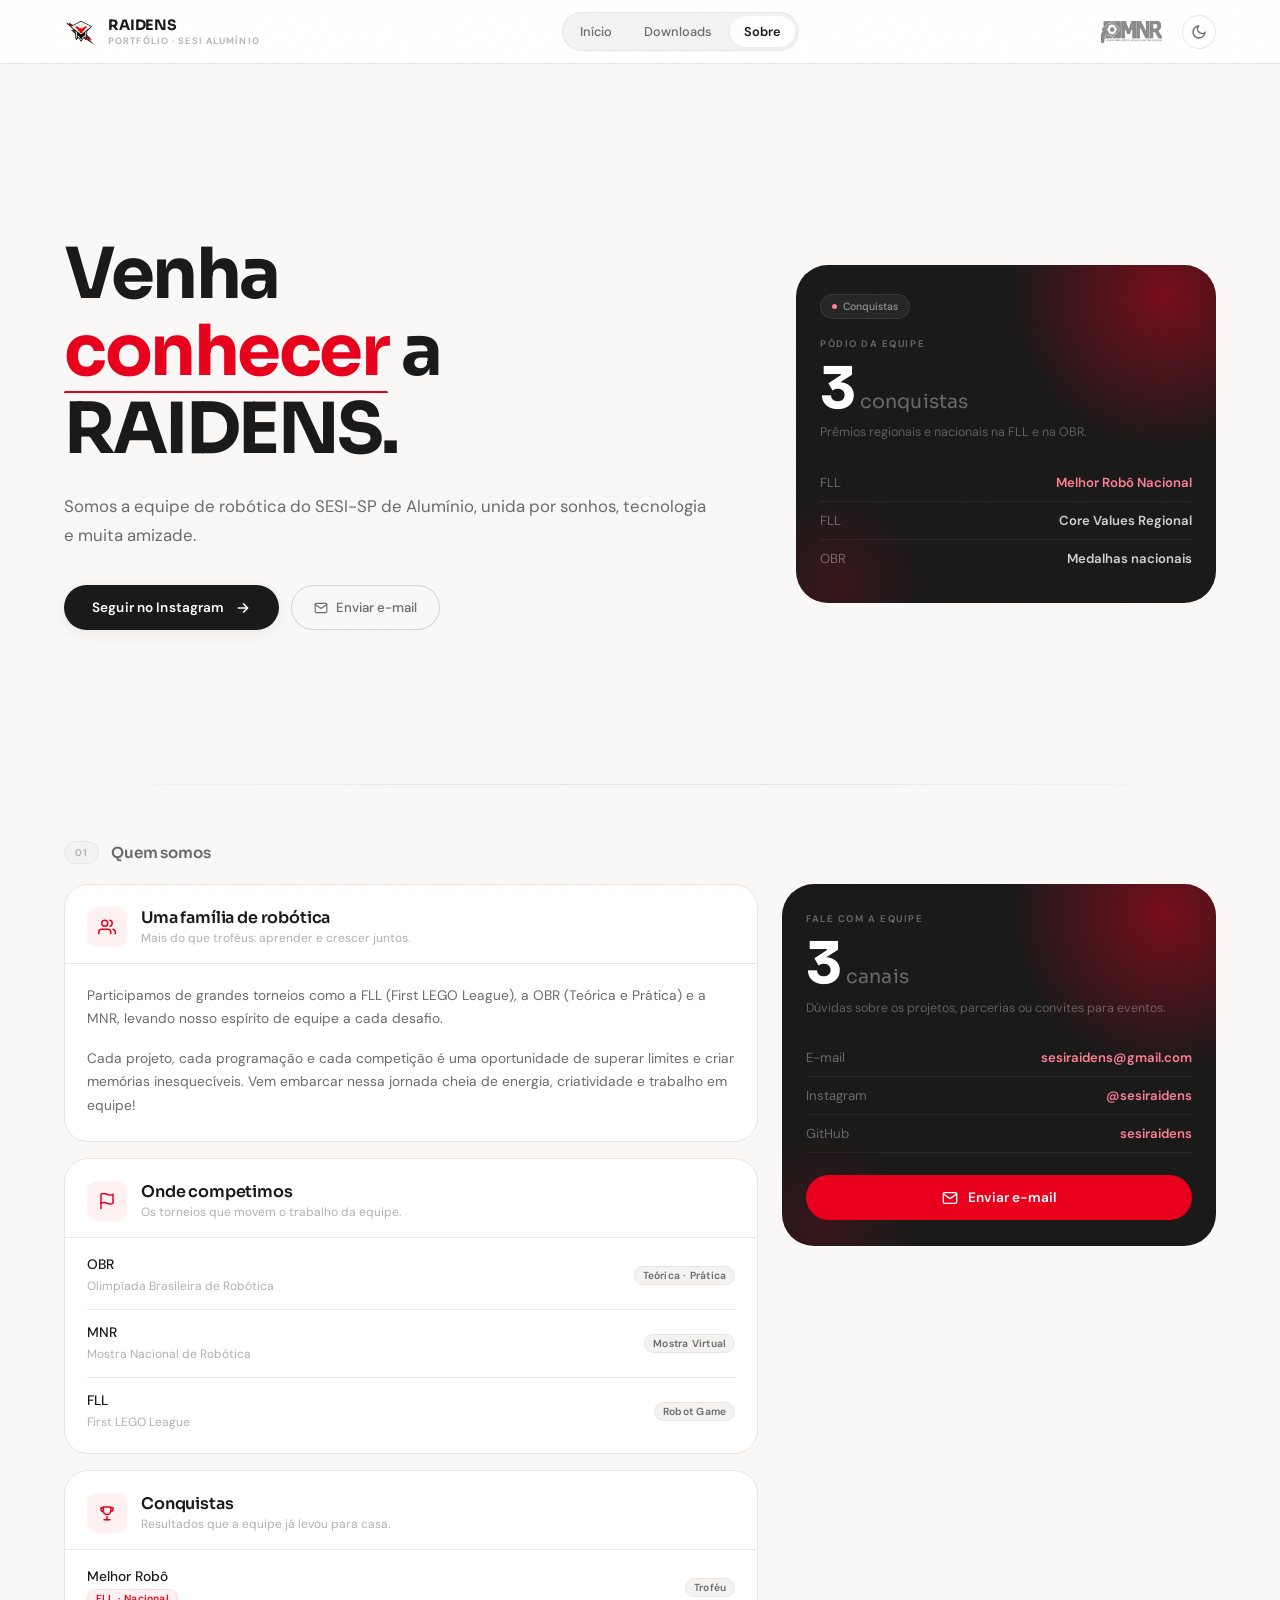
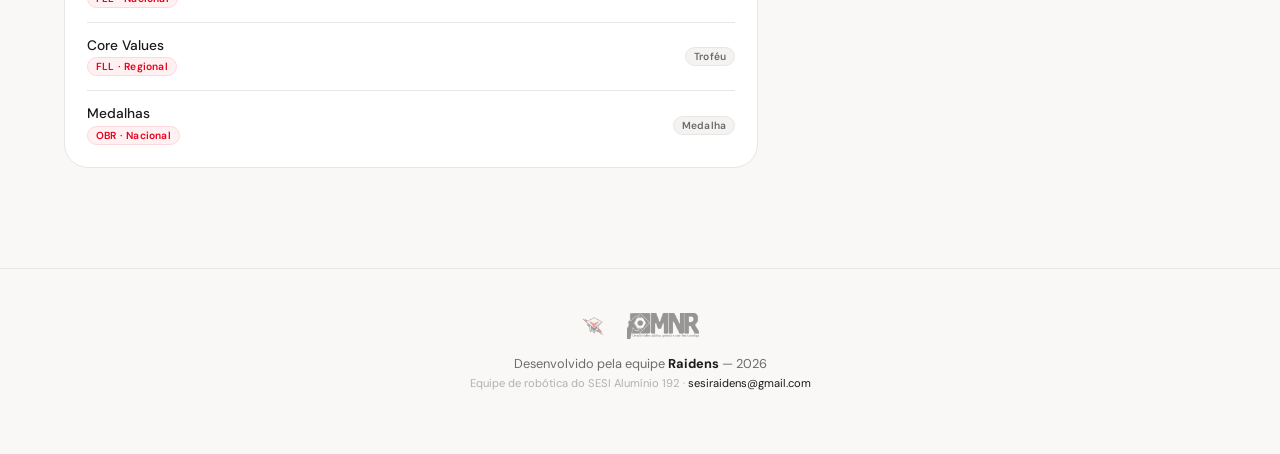
==== sobre/index.html @ b837fe2a "Refazer o portfólio no Design System RAIDENS Substitui o bundle React compilado (sem código-fonte no" ====
<!DOCTYPE html>
<html lang="pt-BR" data-theme="light">
<head>
<meta charset="utf-8">
<meta name="viewport" content="width=device-width, initial-scale=1.0">
<title>Raidens | Portfólio | Sobre</title>
<meta name="description" content="Conheça a RAIDENS, equipe de robótica do SESI-SP de Alumínio, e as competições e conquistas da equipe.">
<meta name="author" content="Equipe RAIDENS · SESI Alumínio 192">
<meta property="og:title" content="Raidens | Portfólio | Sobre">
<meta property="og:description" content="Conheça a RAIDENS, equipe de robótica do SESI-SP de Alumínio, e as competições e conquistas da equipe.">
<meta property="og:type" content="website">
<meta property="og:image" content="https://sesiraidens.github.io/portifolio/assets/logo_color.png">
<meta name="theme-color" content="#FAF8F7">
<!-- Logo oficial OBRIGATÓRIO — https://sesiraidens.github.io/portifolio/assets/logo_color-aNRVU26Y.png -->
<link rel="icon" type="image/png" href="../assets/logo_color.png">
<link rel="apple-touch-icon" href="../assets/logo_color.png">
<script>(function(){var t=null;try{t=localStorage.getItem('theme');}catch(e){}document.documentElement.setAttribute('data-theme',t||(matchMedia('(prefers-color-scheme: dark)').matches?'dark':'light'));})();</script>
<link rel="preconnect" href="https://fonts.googleapis.com">
<link rel="preconnect" href="https://fonts.gstatic.com" crossorigin>
<link href="https://fonts.googleapis.com/css2?family=DM+Sans:opsz,wght@9..40,300;9..40,400;9..40,500;9..40,600;9..40,700&family=Sora:wght@400;500;600;700;800&display=swap" rel="stylesheet">
<link rel="stylesheet" href="../assets/raidens.css">
</head>
<body>
<div class="progress-track"><div class="progress-fill" id="progressFill"></div></div>

<header class="topbar" id="topbar">
  <div class="topbar-inner">
    <a class="brand" href="../">
      <img class="brand-logo" src="../assets/logo_color.png" alt="Raidens" width="34" height="34">
      <div class="brand-text">
        <span class="brand-name">RAIDENS</span>
        <span class="brand-sub">Portfólio · SESI Alumínio</span>
      </div>
    </a>
    <nav class="nav" aria-label="Navegação principal"><a href="../">Início</a><a href="../download/">Downloads</a><a href="../sobre/" aria-current="page">Sobre</a></nav>
    <div class="topbar-right">
      <img class="partner-logo" src="../assets/mnr_logo--ywFz8QQ.png" alt="MNR">
      <button class="theme-btn" id="themeBtn" aria-label="Alternar tema"></button>
    </div>
  </div>
</header>

<section class="hero">
  <div>
    <h1>
      <span class="line"><span>Venha</span></span>
      <span class="line"><span><span class="accent-word">conhecer</span> a</span></span>
      <span class="line"><span>RAIDENS.</span></span>
    </h1>
    <p class="lede reveal delay-1">Somos a equipe de robótica do SESI-SP de Alumínio, unida por sonhos, tecnologia e muita amizade.</p>
    <div class="hero-cta reveal delay-2">
      <a class="btn-primary" href="https://www.instagram.com/sesiraidens/" target="_blank" rel="noopener">Seguir no Instagram <svg width="16" height="16" viewBox="0 0 24 24" fill="none" stroke="currentColor" stroke-width="2.5" stroke-linecap="round" stroke-linejoin="round"><path d="M5 12h14M13 6l6 6-6 6"/></svg></a>
      <a class="btn-ghost" href="mailto:sesiraidens@gmail.com"><svg viewBox="0 0 24 24" fill="none" stroke="currentColor" stroke-width="2" stroke-linecap="round" stroke-linejoin="round"><path d="M4 4h16c1.1 0 2 .9 2 2v12c0 1.1-.9 2-2 2H4c-1.1 0-2-.9-2-2V6c0-1.1.9-2 2-2z"/><path d="M22 6l-10 7L2 6"/></svg>Enviar e-mail</a>
    </div>
  </div>
  <div class="hero-visual reveal delay-3" aria-hidden="true">
    <div class="summary-card">
      <div class="hero-badge"><span class="dot"></span>Conquistas</div>
      <div class="sum-eyebrow">Pódio da equipe</div>
      <div class="sum-total"><span>3</span><span class="unit">conquistas</span></div>
      <div class="sum-desc">Prêmios regionais e nacionais na FLL e na OBR.</div>
      <div class="br-row hl"><span class="lbl">FLL</span><span class="val">Melhor Robô Nacional</span></div>
      <div class="br-row"><span class="lbl">FLL</span><span class="val">Core Values Regional</span></div>
      <div class="br-row"><span class="lbl">OBR</span><span class="val">Medalhas nacionais</span></div>
    </div>
  </div>
</section>

<div class="container"><div class="divider-line"></div></div>

<div class="section-label"><span class="sl-num">01</span><h2>Quem somos</h2></div>
<main class="layout with-aside">
  <div class="stack">
    <article class="section-card reveal">
      <div class="card-header">
        <div class="card-icon"><svg viewBox="0 0 24 24" fill="none" stroke="currentColor" stroke-width="2" stroke-linecap="round" stroke-linejoin="round"><path d="M17 21v-2a4 4 0 0 0-4-4H5a4 4 0 0 0-4 4v2"/><circle cx="9" cy="7" r="4"/><path d="M23 21v-2a4 4 0 0 0-3-3.87"/><path d="M16 3.13a4 4 0 0 1 0 7.75"/></svg></div>
        <div><div class="card-title">Uma família de robótica</div><div class="card-sub">Mais do que troféus: aprender e crescer juntos.</div></div>
      </div>
      <div class="card-body">
        <p class="card-text">Participamos de grandes torneios como a FLL (First LEGO League), a OBR (Teórica e Prática) e a MNR, levando nosso espírito de equipe a cada desafio.</p>
        <p class="card-text">Cada projeto, cada programação e cada competição é uma oportunidade de superar limites e criar memórias inesquecíveis. Vem embarcar nessa jornada cheia de energia, criatividade e trabalho em equipe!</p>
      </div>
    </article>

    <article class="section-card reveal delay-1">
      <div class="card-header">
        <div class="card-icon"><svg viewBox="0 0 24 24" fill="none" stroke="currentColor" stroke-width="2" stroke-linecap="round" stroke-linejoin="round"><path d="M4 15s1-1 4-1 5 2 8 2 4-1 4-1V3s-1 1-4 1-5-2-8-2-4 1-4 1z"/><path d="M4 22v-7"/></svg></div>
        <div><div class="card-title">Onde competimos</div><div class="card-sub">Os torneios que movem o trabalho da equipe.</div></div>
      </div>
      <div class="card-body">
        <div class="field"><div><span class="field-name">OBR</span><span class="field-meta">Olimpíada Brasileira de Robótica</span></div><span class="tag">Teórica · Prática</span></div>
        <div class="field"><div><span class="field-name">MNR</span><span class="field-meta">Mostra Nacional de Robótica</span></div><span class="tag">Mostra Virtual</span></div>
        <div class="field"><div><span class="field-name">FLL</span><span class="field-meta">First LEGO League</span></div><span class="tag">Robot Game</span></div>
      </div>
    </article>

    <article class="section-card reveal delay-2">
      <div class="card-header">
        <div class="card-icon"><svg viewBox="0 0 24 24" fill="none" stroke="currentColor" stroke-width="2" stroke-linecap="round" stroke-linejoin="round"><path d="M8 21h8"/><path d="M12 17v4"/><path d="M7 4h10v5a5 5 0 0 1-10 0z"/><path d="M17 5h3v2a3 3 0 0 1-3 3"/><path d="M7 5H4v2a3 3 0 0 0 3 3"/></svg></div>
        <div><div class="card-title">Conquistas</div><div class="card-sub">Resultados que a equipe já levou para casa.</div></div>
      </div>
      <div class="card-body">
        <div class="field"><div><span class="field-name">Melhor Robô</span><span class="pts">FLL · Nacional</span></div><span class="tag">Troféu</span></div>
        <div class="field"><div><span class="field-name">Core Values</span><span class="pts">FLL · Regional</span></div><span class="tag">Troféu</span></div>
        <div class="field"><div><span class="field-name">Medalhas</span><span class="pts">OBR · Nacional</span></div><span class="tag">Medalha</span></div>
      </div>
    </article>
  </div>

  <aside class="aside reveal delay-1">
    <div class="summary-card">
      <div class="sum-eyebrow">Fale com a equipe</div>
      <div class="sum-total"><span>3</span><span class="unit">canais</span></div>
      <div class="sum-desc">Dúvidas sobre os projetos, parcerias ou convites para eventos.</div>
      <div class="br-row hl"><span class="lbl">E-mail</span><span class="val"><a href="mailto:sesiraidens@gmail.com">sesiraidens@gmail.com</a></span></div>
      <div class="br-row"><span class="lbl">Instagram</span><span class="val"><a href="https://www.instagram.com/sesiraidens/" target="_blank" rel="noopener">@sesiraidens</a></span></div>
      <div class="br-row"><span class="lbl">GitHub</span><span class="val"><a href="https://github.com/sesiraidens" target="_blank" rel="noopener">sesiraidens</a></span></div>
      <a class="btn-accent" href="mailto:sesiraidens@gmail.com"><svg width="16" height="16" viewBox="0 0 24 24" fill="none" stroke="currentColor" stroke-width="2" stroke-linecap="round" stroke-linejoin="round"><path d="M4 4h16c1.1 0 2 .9 2 2v12c0 1.1-.9 2-2 2H4c-1.1 0-2-.9-2-2V6c0-1.1.9-2 2-2z"/><path d="M22 6l-10 7L2 6"/></svg>Enviar e-mail</a>
    </div>
  </aside>
</main>
<div class="page-end"></div>

<footer>
  <div class="foot-logos">
    <img src="../assets/logo_color.png" alt="Raidens">
    <img class="partner" src="../assets/mnr_logo--ywFz8QQ.png" alt="MNR">
  </div>
  <p>Desenvolvido pela equipe <a href="https://www.instagram.com/sesiraidens/" target="_blank" rel="noopener"><strong>Raidens</strong></a> — 2026</p>
  <p class="small">Equipe de robótica do SESI Alumínio 192 · <a href="mailto:sesiraidens@gmail.com">sesiraidens@gmail.com</a></p>
</footer>

<script src="../assets/raidens.js"></script>
</body>
</html>
---- assets/raidens.css ----
/* RAIDENS Design System v1.0 — base compartilhada do portfólio */

/* ═══ TOKENS ═══ */
:root{
  --bg:#FFFFFF; --bg-warm:#FAF8F7; --bg-subtle:#F5F3F2; --paper:#FFFFFF;
  --ink:#1A1A1A; --ink-soft:#6B6B6B; --ink-faint:#B0B0B0;
  --accent:#E8001C; --accent-deep:#C40016; --accent-light:#FF1A36;
  --accent-soft:#FFF0F2; --accent-mid:#FFD6DB;
  --accent-glow:rgba(232,0,28,.08); --accent-beam:rgba(232,0,28,.05);
  --line:#E8E6E4; --line-strong:#D4D2D0;
  --surface-dark:#1A1A1A; --mobile-bar-bg:rgba(26,26,26,.95);
  --btn-primary-bg:#1A1A1A; --btn-primary-hover:var(--accent); --btn-primary-text:#FFFFFF;
  --topbar-bg:rgba(255,255,255,.88); --partner-opacity:.45;
  --radius-sm:8px; --radius-md:16px; --radius-lg:24px; --radius-xl:32px;
  --font-display:'Sora',sans-serif; --font-body:'DM Sans',sans-serif;
  --ease:cubic-bezier(.22,1,.36,1); --ease-spring:cubic-bezier(.34,1.56,.64,1); --ease-out:cubic-bezier(0,.55,.45,1);
  --shadow-sm:0 1px 3px rgba(0,0,0,.04); --shadow-md:0 4px 16px rgba(0,0,0,.06); --shadow-lg:0 8px 32px rgba(0,0,0,.08);
  color-scheme:light;
}
[data-theme="dark"]{
  --bg:#0A0A0A; --bg-warm:#111111; --bg-subtle:#191919; --paper:#1C1C1C;
  --ink:#E8E8E8; --ink-soft:#999999; --ink-faint:#666666;
  --accent:#FF1A36; --accent-deep:#E8001C; --accent-light:#FF4460;
  --accent-soft:#2A080C; --accent-mid:#3D1218;
  --accent-glow:rgba(255,26,54,.12); --accent-beam:rgba(255,26,54,.08);
  --line:#282828; --line-strong:#383838;
  --surface-dark:#060606; --mobile-bar-bg:rgba(6,6,6,.95);
  --btn-primary-bg:var(--accent); --btn-primary-hover:var(--accent-deep);
  --topbar-bg:rgba(10,10,10,.88); --partner-opacity:.65;
  --shadow-sm:0 1px 3px rgba(0,0,0,.3); --shadow-md:0 4px 16px rgba(0,0,0,.4); --shadow-lg:0 8px 32px rgba(0,0,0,.5);
  color-scheme:dark;
}

/* ═══ BASE ═══ */
*{ box-sizing:border-box; margin:0; padding:0; }
html{ scroll-behavior:smooth; }
body{ font-family:var(--font-body); background:var(--bg-warm); color:var(--ink); -webkit-font-smoothing:antialiased; overflow-x:hidden;
  transition:background .35s var(--ease), color .35s var(--ease); }
::selection{ background:var(--accent); color:#fff; }
::-webkit-scrollbar{ width:5px; }
::-webkit-scrollbar-thumb{ background:var(--line-strong); border-radius:999px; }
img{ max-width:100%; display:block; }
a{ color:inherit; }
button{ font-family:inherit; cursor:pointer; }
:focus-visible{ outline:none; box-shadow:0 0 0 3px var(--accent-glow); border-color:var(--accent); }
body::after{ content:''; position:fixed; inset:0; pointer-events:none; z-index:99; opacity:.012;
  background-image:url("data:image/svg+xml,%3Csvg xmlns='http://www.w3.org/2000/svg' width='200' height='200'%3E%3Cfilter id='n'%3E%3CfeTurbulence type='fractalNoise' baseFrequency='0.85' numOctaves='3' stitchTiles='stitch'/%3E%3C/filter%3E%3Crect width='100%25' height='100%25' filter='url(%23n)'/%3E%3C/svg%3E"); }
.container{ max-width:1200px; margin:0 auto; padding:0 24px; }
.sr-only{ position:absolute; width:1px; height:1px; overflow:hidden; clip:rect(0 0 0 0); white-space:nowrap; }

/* ═══ REVEAL ═══ */
.reveal{ opacity:0; transform:translateY(30px); transition:opacity .7s var(--ease), transform .7s var(--ease); }
.reveal.is-visible{ opacity:1; transform:none; }
.delay-1{ transition-delay:.1s; } .delay-2{ transition-delay:.2s; } .delay-3{ transition-delay:.3s; } .delay-4{ transition-delay:.4s; }
.hero h1 .line{ display:block; overflow:hidden; padding-bottom:.06em; }
.hero h1 .line > span{ display:inline-block; transform:translateY(100%); transition:transform .7s var(--ease); }
.hero.is-ready h1 .line > span{ transform:none; }
.hero.is-ready h1 .line:nth-child(1) > span{ transition-delay:.3s; }
.hero.is-ready h1 .line:nth-child(2) > span{ transition-delay:.4s; }
.hero.is-ready h1 .line:nth-child(3) > span{ transition-delay:.5s; }
.accent-word{ color:var(--accent); position:relative; white-space:nowrap; }
.accent-word::after{ content:''; position:absolute; left:0; right:0; bottom:.02em; height:3px; border-radius:999px; background:var(--accent);
  transform:scaleX(0); transform-origin:left; transition:transform .7s var(--ease) 1.1s; }
.hero.is-ready .accent-word::after{ transform:scaleX(1); }

/* ═══ PROGRESS ═══ */
.progress-track{ position:fixed; top:0; left:0; right:0; height:2px; z-index:100; }
.progress-fill{ height:100%; width:0; background:var(--accent); transition:width .1s linear; }

/* ═══ TOPBAR ═══ */
.topbar{ position:sticky; top:0; z-index:50; background:var(--topbar-bg); backdrop-filter:blur(20px) saturate(1.3); -webkit-backdrop-filter:blur(20px) saturate(1.3); border-bottom:1px solid var(--line); transition:box-shadow .3s var(--ease), background .35s var(--ease), border-color .35s var(--ease); }
.topbar.scrolled{ box-shadow:var(--shadow-sm); }
.topbar-inner{ max-width:1200px; margin:0 auto; padding:12px 24px; display:flex; align-items:center; justify-content:space-between; gap:16px; }
.brand{ display:flex; align-items:center; gap:10px; text-decoration:none; }
.brand-logo{ height:34px; width:34px; border-radius:8px; object-fit:contain; transition:transform .4s var(--ease-spring); }
.brand:hover .brand-logo{ transform:rotate(-6deg) scale(1.05); }
.brand-text{ display:flex; flex-direction:column; gap:1px; }
.brand-name{ font-family:var(--font-display); font-weight:700; font-size:.9rem; color:var(--ink); letter-spacing:-.01em; }
.brand-sub{ font-size:.58rem; font-weight:600; letter-spacing:.12em; text-transform:uppercase; color:var(--ink-faint); }
.topbar-right{ display:flex; align-items:center; gap:20px; }
.nav{ display:flex; align-items:center; gap:4px; padding:3px; border-radius:999px; background:var(--bg-subtle); border:1px solid var(--line); }
.nav a{ text-decoration:none; font-size:.8rem; font-weight:500; color:var(--ink-soft); padding:7px 14px; border-radius:999px; transition:all .25s var(--ease); white-space:nowrap; }
.nav a:hover{ color:var(--ink); background:var(--paper); }
.nav a[aria-current="page"]{ color:var(--ink); background:var(--paper); box-shadow:var(--shadow-sm); font-weight:600; }
.theme-btn{ display:flex; align-items:center; justify-content:center; width:34px; height:34px; flex-shrink:0; border-radius:50%; border:1px solid var(--line); background:var(--paper); color:var(--ink-soft); transition:all .3s var(--ease); }
.theme-btn:hover{ border-color:var(--ink-soft); color:var(--ink); background:var(--bg-subtle); }
.theme-btn svg{ transition:transform .4s var(--ease-spring); }
.theme-btn:hover svg{ transform:rotate(30deg); }
.partner-logo{ height:22px; width:auto; opacity:var(--partner-opacity); }
/* Logo da MNR é branco: no tema claro vira tinta para continuar legível */
[data-theme="light"] .partner-logo, [data-theme="light"] .foot-logos img.partner{ filter:invert(1); }

/* ═══ HERO ═══ */
.hero{ max-width:1200px; margin:0 auto; padding:100px 24px 60px; display:grid; grid-template-columns:1fr; }
@media(min-width:1024px){ .hero{ grid-template-columns:1fr 420px; align-items:center; gap:60px; min-height:80vh; padding:80px 24px 60px; } }
.hero h1{ font-family:var(--font-display); font-weight:700; font-size:clamp(2.4rem,5.5vw,4.5rem); line-height:1.04; letter-spacing:-.035em; margin-bottom:22px; }
.lede{ font-size:clamp(.9rem,1.5vw,1.05rem); color:var(--ink-soft); line-height:1.7; margin-bottom:36px; max-width:54ch; }
.hero-cta{ display:flex; flex-wrap:wrap; gap:12px; }
.hero-visual{ display:none; }
@media(min-width:1024px){ .hero-visual{ display:block; } }

/* ═══ BUTTONS ═══ */
.btn-primary{ display:inline-flex; align-items:center; gap:10px; background:var(--btn-primary-bg); color:var(--btn-primary-text); border:none; padding:14px 28px; border-radius:999px; font-weight:600; font-size:.85rem; letter-spacing:.01em; box-shadow:var(--shadow-md); text-decoration:none;
  transition:background .3s var(--ease), transform .3s var(--ease-spring), box-shadow .3s var(--ease); }
.btn-primary:hover{ background:var(--btn-primary-hover); transform:translateY(-2px); box-shadow:0 8px 24px rgba(232,0,28,.25); }
.btn-primary:active{ transform:scale(.98); }
.btn-primary svg{ transition:transform .25s var(--ease); flex-shrink:0; }
.btn-primary:hover svg{ transform:translateX(4px); }
.btn-ghost{ display:inline-flex; align-items:center; gap:8px; background:transparent; color:var(--ink-soft); border:1px solid var(--line-strong); padding:13px 22px; border-radius:999px; font-weight:500; font-size:.83rem; text-decoration:none; transition:all .25s var(--ease); }
.btn-ghost:hover{ border-color:var(--ink-soft); color:var(--ink); background:var(--paper); }
.btn-ghost svg{ width:14px; height:14px; flex-shrink:0; }
.btn-control{ display:inline-flex; align-items:center; gap:8px; background:var(--paper); color:var(--ink-soft); border:1px solid var(--line-strong); padding:11px 22px; border-radius:999px; font-weight:600; font-size:.82rem; text-decoration:none; transition:all .25s var(--ease); }
.btn-control:hover{ border-color:var(--ink); color:var(--ink); transform:translateY(-1px); }
.btn-control svg{ width:16px; height:16px; flex-shrink:0; }
.btn-control.primary{ background:var(--btn-primary-bg); color:var(--btn-primary-text); border-color:transparent; }
.btn-control.primary:hover{ background:var(--btn-primary-hover); }
.btn-accent{ display:inline-flex; align-items:center; justify-content:center; gap:10px; width:100%; background:var(--accent); color:#fff; border:none; padding:14px 24px; border-radius:999px; font-weight:600; font-size:.85rem; text-decoration:none; transition:background .3s var(--ease), transform .3s var(--ease-spring), box-shadow .3s var(--ease); }
.btn-accent:hover{ background:var(--accent-deep); transform:translateY(-2px); box-shadow:0 8px 24px rgba(232,0,28,.25); }
.btn-accent:active{ transform:scale(.98); }
.btn-accent svg{ transition:transform .25s var(--ease); }
.btn-accent:hover svg{ transform:translateY(2px); }

/* ═══ SECTION LABEL ═══ */
.divider-line{ height:1px; background:linear-gradient(90deg,transparent,var(--line),var(--line),transparent); }
.section-label{ max-width:1200px; margin:0 auto; padding:56px 24px 20px; display:flex; align-items:center; gap:12px; }
.sl-num{ font-size:.62rem; font-weight:600; letter-spacing:.1em; text-transform:uppercase; color:var(--ink-faint); background:var(--bg-subtle); border:1px solid var(--line); padding:4px 10px; border-radius:999px; }
.section-label h2{ font-family:var(--font-display); font-weight:600; font-size:.95rem; letter-spacing:-.01em; color:var(--ink-soft); }

/* ═══ LAYOUT ═══ */
.layout{ max-width:1200px; margin:0 auto; padding:0 24px 40px; display:grid; gap:16px; }
.stack{ display:flex; flex-direction:column; gap:16px; }
@media(min-width:1024px){ .layout.with-aside{ grid-template-columns:1.6fr 1fr; align-items:start; gap:24px; }
  .aside{ position:sticky; top:90px; } }
.grid-3{ display:grid; gap:16px; grid-template-columns:1fr; }
@media(min-width:680px){ .grid-3{ grid-template-columns:repeat(2,1fr); } }
@media(min-width:1024px){ .grid-3{ grid-template-columns:repeat(3,1fr); gap:24px; } }
.page-end{ height:60px; }

/* ═══ CARD ═══ */
.section-card{ background:var(--paper); border:1px solid var(--line); border-radius:var(--radius-lg); overflow:hidden; position:relative;
  transition:border-color .3s var(--ease), box-shadow .4s var(--ease), transform .3s var(--ease), background .35s var(--ease); }
.section-card:hover{ border-color:var(--line-strong); box-shadow:var(--shadow-lg); transform:translateY(-2px); }
.section-card::before{ content:''; position:absolute; top:0; left:0; right:0; height:2px; background:var(--accent); transform:scaleX(0); transform-origin:left; transition:transform .5s var(--ease); z-index:2; }
.section-card:hover::before{ transform:scaleX(1); }
.card-header{ display:flex; align-items:center; gap:14px; padding:22px 22px 16px; border-bottom:1px solid var(--line); }
.card-icon{ width:40px; height:40px; border-radius:10px; background:var(--accent-soft); display:flex; align-items:center; justify-content:center; flex-shrink:0; transition:background .3s var(--ease); }
.section-card:hover .card-icon{ background:var(--accent-mid); }
.card-icon svg{ width:18px; height:18px; color:var(--accent); }
.card-title{ font-family:var(--font-display); font-weight:600; font-size:1rem; letter-spacing:-.01em; margin-bottom:2px; }
.card-sub{ font-size:.75rem; color:var(--ink-faint); line-height:1.4; }
.card-body{ padding:4px 22px 8px; }
.card-text{ font-size:.86rem; line-height:1.7; color:var(--ink-soft); padding:16px 0; }
.card-text + .card-text{ padding-top:0; }
.card-actions{ display:flex; flex-wrap:wrap; gap:8px; padding:16px 0 14px; }
.field{ display:flex; align-items:center; justify-content:space-between; gap:16px; padding:14px 0; border-bottom:1px solid var(--line); position:relative; }
.field:last-child{ border-bottom:none; }
.field::before{ content:''; position:absolute; inset:0 -8px; border-radius:10px; background:var(--bg-warm); opacity:0; transition:opacity .3s var(--ease); z-index:0; }
.field:hover::before{ opacity:1; }
.field > *{ position:relative; z-index:1; }
.field label, .field .field-name{ font-size:.86rem; font-weight:500; display:block; line-height:1.3; }
.field .field-meta{ font-size:.75rem; color:var(--ink-faint); margin-top:2px; }
.pts{ display:inline-block; font-size:.64rem; color:var(--accent); font-weight:600; margin-top:3px; background:var(--accent-soft); padding:2px 8px; border-radius:999px; letter-spacing:.02em; border:1px solid var(--accent-mid); white-space:nowrap; }
.tag{ display:inline-block; font-size:.64rem; color:var(--ink-soft); font-weight:600; background:var(--bg-subtle); padding:2px 8px; border-radius:999px; letter-spacing:.02em; border:1px solid var(--line); white-space:nowrap; }

/* Mídia dentro de cartões */
.card-media{ aspect-ratio:4/3; overflow:hidden; background:var(--bg-subtle); border-bottom:1px solid var(--line); }
.card-media img{ width:100%; height:100%; object-fit:cover; transition:transform .7s var(--ease); }
.section-card:hover .card-media img{ transform:scale(1.04); }
.card-caption{ display:flex; align-items:center; justify-content:space-between; gap:12px; padding:14px 18px; }
.card-caption .card-title{ font-size:.9rem; margin:0; }
.file-card{ display:grid; grid-template-columns:1fr; }
@media(min-width:680px){ .file-card{ grid-template-columns:180px 1fr; } .file-card .card-media{ aspect-ratio:auto; height:100%; border-bottom:none; border-right:1px solid var(--line); } }
.video-frame{ aspect-ratio:16/9; background:var(--surface-dark); }
.video-frame iframe{ width:100%; height:100%; border:0; display:block; }

/* ═══ DARK HIGHLIGHT CARD ═══ */
.summary-card{ background:var(--surface-dark); color:#fff; border-radius:var(--radius-xl); padding:28px 24px 26px; position:relative; overflow:hidden; }
.summary-card::before{ content:''; position:absolute; width:340px; height:340px; border-radius:50%; background:radial-gradient(circle,rgba(232,0,28,.45),transparent 65%); top:-140px; right:-120px; pointer-events:none; animation:glow 7s var(--ease) infinite alternate; }
.summary-card::after{ content:''; position:absolute; width:200px; height:200px; border-radius:50%; background:radial-gradient(circle,rgba(232,0,28,.15),transparent 65%); bottom:-80px; left:-60px; pointer-events:none; animation:glow 8s var(--ease) infinite alternate-reverse; }
@keyframes glow{ from{ opacity:.5; transform:scale(1); } to{ opacity:1; transform:scale(1.05); } }
.summary-card > *{ position:relative; z-index:1; }
.sum-eyebrow{ font-size:.6rem; letter-spacing:.16em; text-transform:uppercase; color:rgba(255,255,255,.35); font-weight:600; margin-bottom:10px; }
.sum-total{ font-family:var(--font-display); font-size:clamp(3rem,4.5vw,4.4rem); font-weight:700; line-height:1; letter-spacing:-.04em; margin-bottom:6px; display:flex; align-items:baseline; gap:6px; }
.sum-total .unit{ font-size:1.2rem; font-weight:400; opacity:.35; letter-spacing:.01em; }
.sum-desc{ font-size:.78rem; color:rgba(255,255,255,.3); margin-bottom:22px; line-height:1.5; }
.br-row{ display:flex; justify-content:space-between; gap:12px; font-size:.82rem; padding:10px 0; border-bottom:1px solid rgba(255,255,255,.06); }
.br-row:last-child{ border-bottom:none; }
.br-row .lbl{ color:rgba(255,255,255,.35); }
.br-row .val{ font-weight:600; color:rgba(255,255,255,.8); text-align:right; }
.br-row.hl .val{ color:#FF8095; }
.summary-card .btn-accent{ margin-top:22px; }
.hero-badge{ display:inline-flex; align-items:center; gap:6px; font-size:.65rem; font-weight:500; color:rgba(255,255,255,.5); background:rgba(255,255,255,.06); border:1px solid rgba(255,255,255,.08); padding:5px 11px; border-radius:999px; margin-bottom:18px; }
.hero-badge .dot{ width:5px; height:5px; border-radius:50%; background:#FF8095; }
.summary-card a{ color:#FF8095; text-decoration:none; }
.summary-card a:hover{ text-decoration:underline; }
.summary-card .btn-accent{ color:#fff; }
.summary-card .btn-accent:hover{ text-decoration:none; }

/* ═══ FOOTER ═══ */
footer{ border-top:1px solid var(--line); padding:44px 24px 60px; text-align:center; }
.foot-logos{ display:flex; justify-content:center; align-items:center; gap:20px; margin-bottom:16px; flex-wrap:wrap; }
.foot-logos img{ height:26px; width:auto; opacity:.4; transition:opacity .3s var(--ease); }
.foot-logos img:hover{ opacity:.7; }
footer p{ font-size:.8rem; color:var(--ink-soft); margin-bottom:4px; }
footer p a{ color:var(--ink); text-decoration:none; }
footer p a:hover{ color:var(--accent); }
footer .small{ font-size:.7rem; color:var(--ink-faint); }

@media(max-width:680px){
  .container{ padding:0 20px; }
  .topbar-inner{ padding:10px 16px; gap:10px; flex-wrap:wrap; }
  .topbar-right{ gap:10px; }
  .nav{ order:3; width:100%; justify-content:space-between; }
  .nav a{ flex:1; text-align:center; padding:7px 8px; }
  .topbar-inner{ row-gap:10px; }
  .hero{ padding:60px 20px 40px; } .section-label{ padding:36px 20px 12px; } .layout{ padding:0 20px 32px; }
  .card-header{ padding:18px 18px 14px; } .card-body{ padding:4px 18px 8px; } .summary-card{ padding:22px 18px; }
}
@media(max-width:380px){ .partner-logo{ display:none; } }

@media (prefers-reduced-motion:reduce){
  html{ scroll-behavior:auto; }
  .reveal{ opacity:1; transform:none; transition:none; }
  .hero h1 .line > span{ transform:none; transition:none; }
  .accent-word::after{ transform:scaleX(1); transition:none; }
  .summary-card::before, .summary-card::after{ animation:none; }
  *{ transition-duration:.01ms !important; }
}
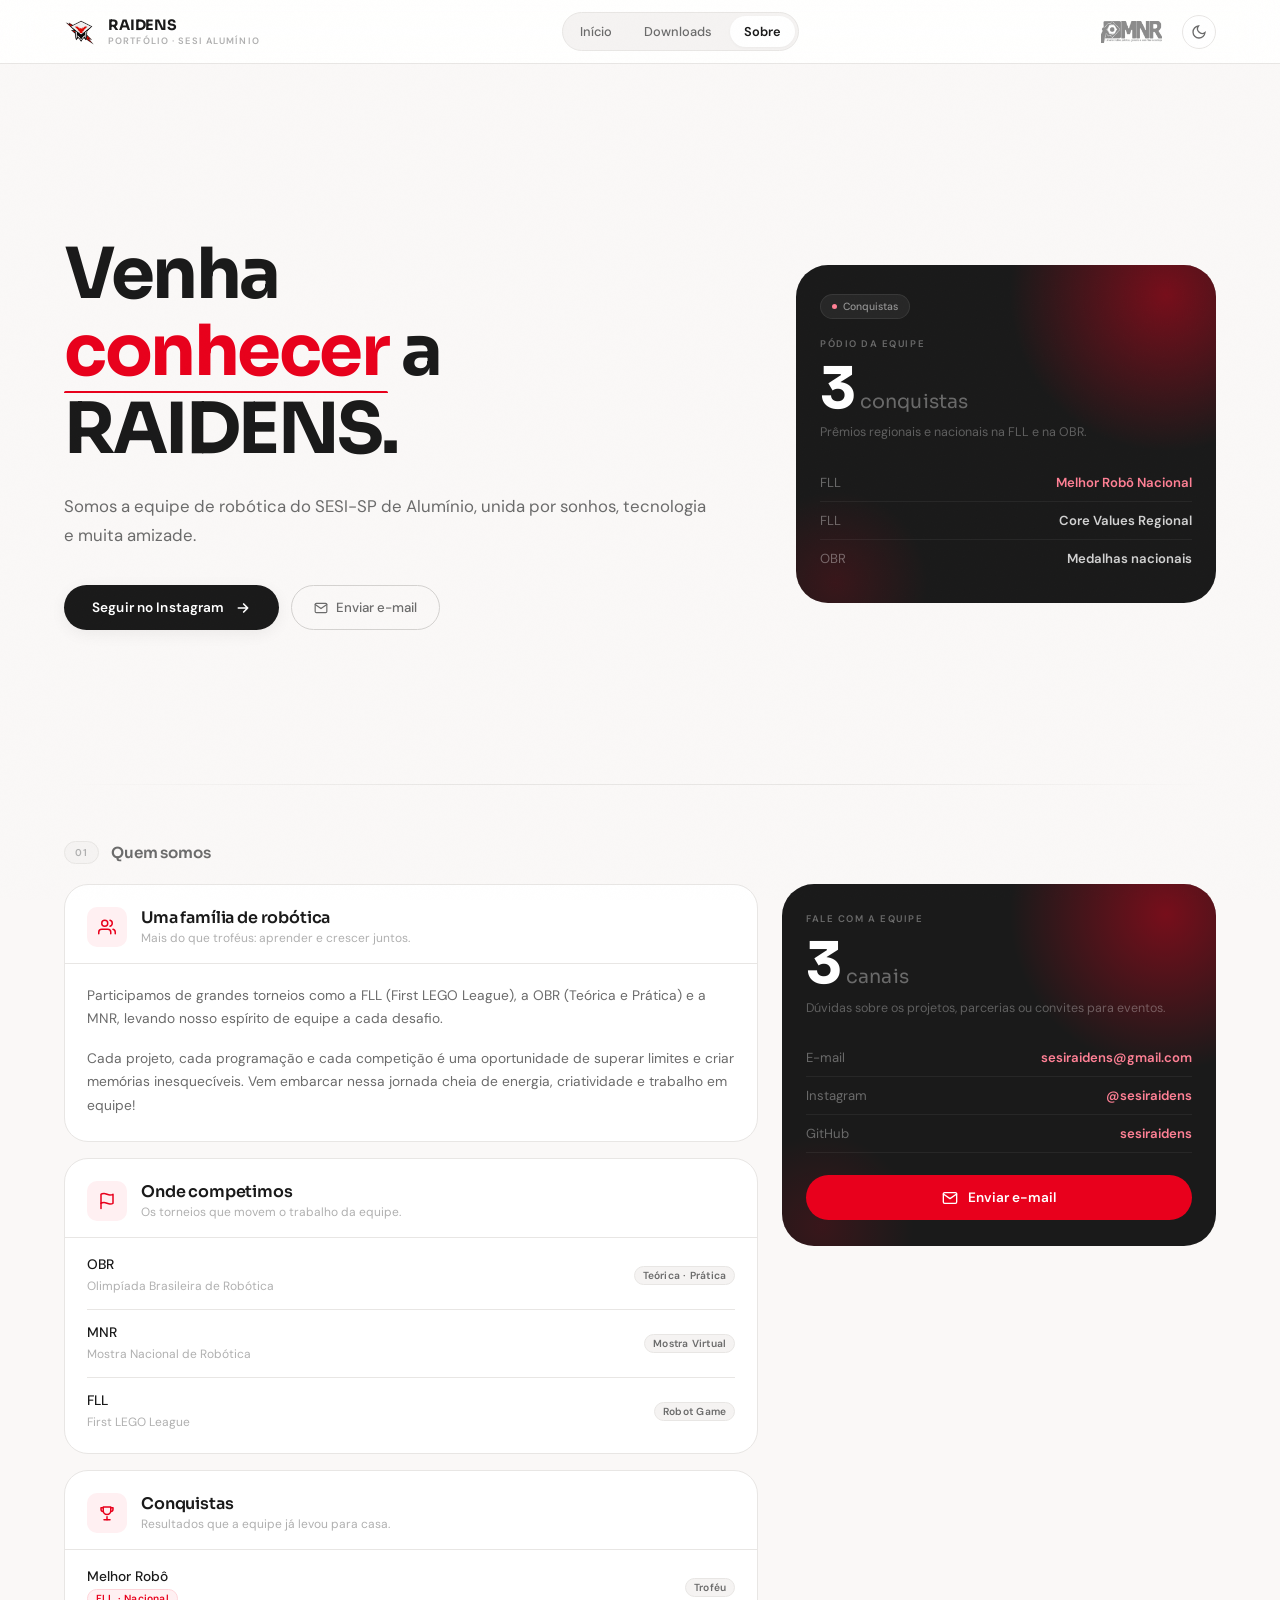
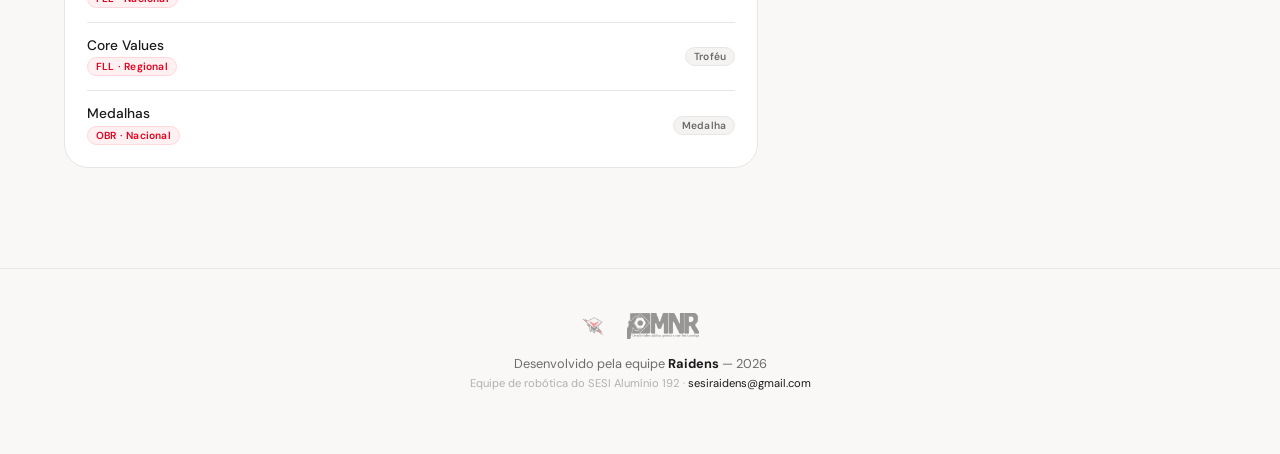
==== commit 8645f11b: "chore: minor cleanup" ====
--- a/sobre/index.html
+++ b/sobre/index.html
@@ -133,3 +133,6 @@
 <script src="../assets/raidens.js"></script>
 </body>
 </html>
+
+
+
--- a/assets/raidens.css
+++ b/assets/raidens.css
@@ -226,3 +226,4 @@
   .summary-card::before, .summary-card::after{ animation:none; }
   *{ transition-duration:.01ms !important; }
 }
+
